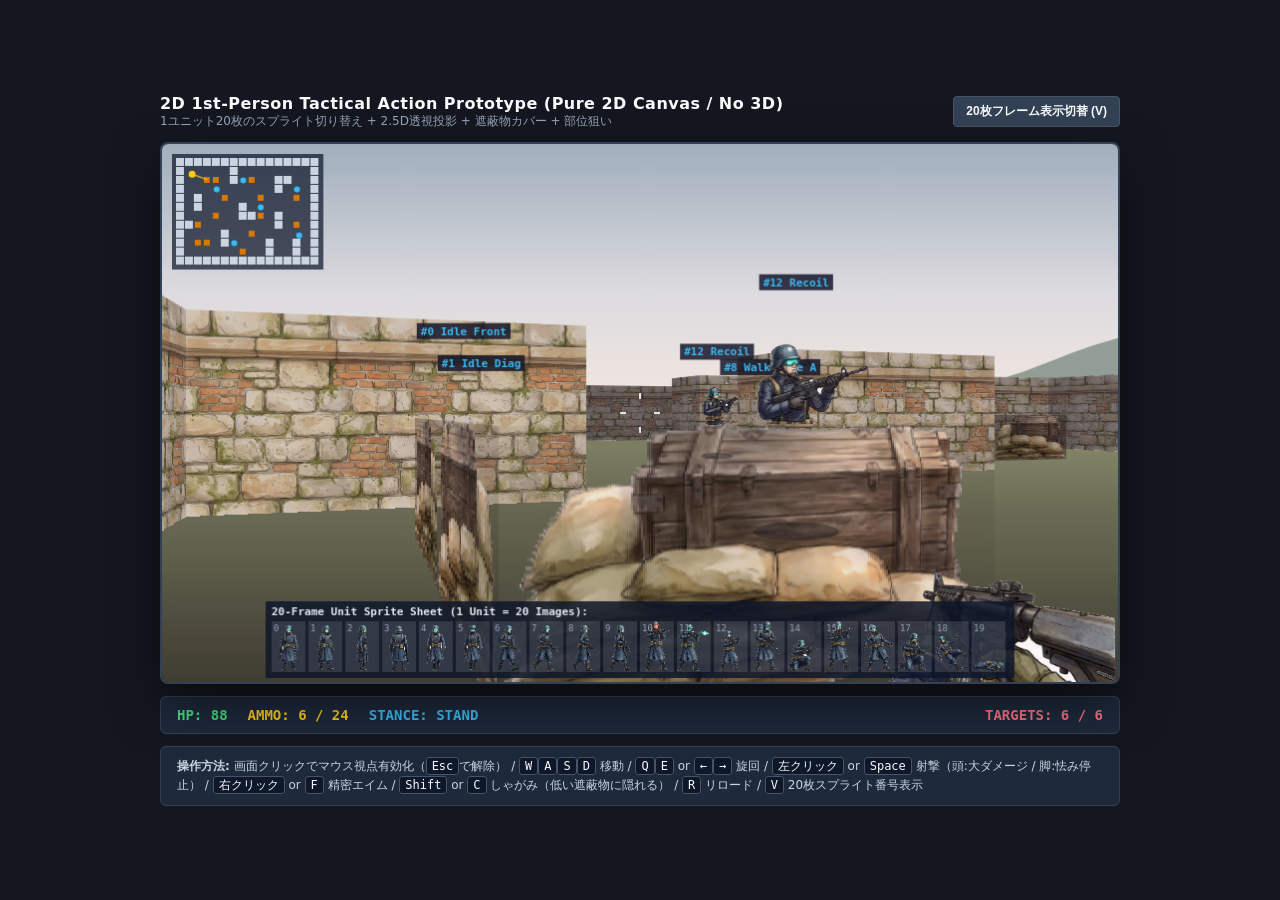
==== prototype/index.html @ b35e93e3 "Add 2D action project" ====
<!DOCTYPE html>
<html lang="ja">
<head>
  <meta charset="UTF-8" />
  <meta name="viewport" content="width=device-width, initial-scale=1.0" />
  <title>2D 1st-Person Tactical Action Prototype (20-Frame Units)</title>
  <style>
    * { box-sizing: border-box; margin: 0; padding: 0; }
    body {
      background: #14171f;
      color: #e2e8f0;
      font-family: 'Segoe UI', system-ui, -apple-system, sans-serif;
      display: flex;
      flex-direction: column;
      align-items: center;
      justify-content: center;
      min-height: 100vh;
      padding: 16px;
      gap: 12px;
    }
    header {
      width: 960px;
      max-width: 100%;
      display: flex;
      justify-content: space-between;
      align-items: center;
      gap: 12px;
    }
    h1 {
      font-size: 16px;
      font-weight: 700;
      letter-spacing: 0.03em;
      color: #f8fafc;
    }
    .subtitle {
      font-size: 12px;
      color: #94a3b8;
    }
    .stage-wrap {
      position: relative;
      width: 960px;
      max-width: 100%;
      border: 2px solid #334155;
      border-radius: 8px;
      overflow: hidden;
      box-shadow: 0 20px 50px rgba(0, 0, 0, 0.5);
      background: #000;
    }
    canvas {
      display: block;
      width: 100%;
      height: auto;
      cursor: crosshair;
    }
    .hud-bar {
      width: 960px;
      max-width: 100%;
      display: flex;
      justify-content: space-between;
      align-items: center;
      background: #1e293b;
      border: 1px solid #334155;
      border-radius: 6px;
      padding: 10px 16px;
      font-family: monospace;
      font-size: 14px;
      font-weight: 700;
    }
    .hud-group { display: flex; gap: 20px; align-items: center; }
    #hud-hp { color: #4ade80; }
    #hud-ammo { color: #facc15; }
    #hud-stance { color: #38bdf8; }
    #hud-enemies { color: #fb7185; }
    button {
      background: #334155;
      color: #f8fafc;
      border: 1px solid #475569;
      border-radius: 4px;
      padding: 6px 12px;
      font-size: 12px;
      font-weight: 600;
      cursor: pointer;
    }
    button:hover { background: #475569; }
    .controls {
      width: 960px;
      max-width: 100%;
      background: #1e293b;
      border: 1px solid #334155;
      border-radius: 6px;
      padding: 10px 16px;
      font-size: 12px;
      color: #cbd5e1;
      line-height: 1.6;
    }
    .controls kbd {
      background: #0f172a;
      border: 1px solid #475569;
      border-radius: 3px;
      padding: 1px 5px;
      font-family: monospace;
      color: #f8fafc;
    }
    #status-banner {
      position: absolute;
      inset: 0;
      background: rgba(15, 23, 42, 0.78);
      display: flex;
      flex-direction: column;
      align-items: center;
      justify-content: center;
      gap: 16px;
      font-size: 28px;
      font-weight: 800;
      color: #facc15;
    }
    #status-banner.hidden { display: none; }
    #restart-btn {
      font-size: 15px;
      padding: 10px 24px;
      background: #e11d48;
      border-color: #fb7185;
    }
    #restart-btn:hover { background: #be123c; }
  </style>
</head>
<body>
  <header>
    <div>
      <h1>2D 1st-Person Tactical Action Prototype (Pure 2D Canvas / No 3D)</h1>
      <div class="subtitle">1ユニット20枚のスプライト切り替え + 2.5D透視投影 + 遮蔽物カバー + 部位狙い</div>
    </div>
    <button id="debug-btn">20枚フレーム表示切替 (V)</button>
  </header>

  <div class="stage-wrap">
    <canvas id="gameCanvas" width="960" height="540"></canvas>
    <div id="status-banner" class="hidden">
      <span>ALL UNITS CLEARED!</span>
      <button id="restart-btn">Restart</button>
    </div>
  </div>

  <div class="hud-bar">
    <div class="hud-group">
      <span id="hud-hp">HP: 100</span>
      <span id="hud-ammo">AMMO: 6 / 24</span>
      <span id="hud-stance">STANCE: STAND</span>
    </div>
    <span id="hud-enemies">TARGETS: 6 / 6</span>
  </div>

  <div class="controls">
    <strong>操作方法:</strong>
    画面クリックでマウス視点有効化（<kbd>Esc</kbd>で解除） /
    <kbd>W</kbd><kbd>A</kbd><kbd>S</kbd><kbd>D</kbd> 移動 /
    <kbd>Q</kbd><kbd>E</kbd> or <kbd>←</kbd><kbd>→</kbd> 旋回 /
    <kbd>左クリック</kbd> or <kbd>Space</kbd> 射撃（頭:大ダメージ / 脚:怯み停止） /
    <kbd>右クリック</kbd> or <kbd>F</kbd> 精密エイム /
    <kbd>Shift</kbd> or <kbd>C</kbd> しゃがみ（低い遮蔽物に隠れる） /
    <kbd>R</kbd> リロード /
    <kbd>V</kbd> 20枚スプライト番号表示
  </div>

  <script type="module" src="./src/main.js"></script>
</body>
</html>
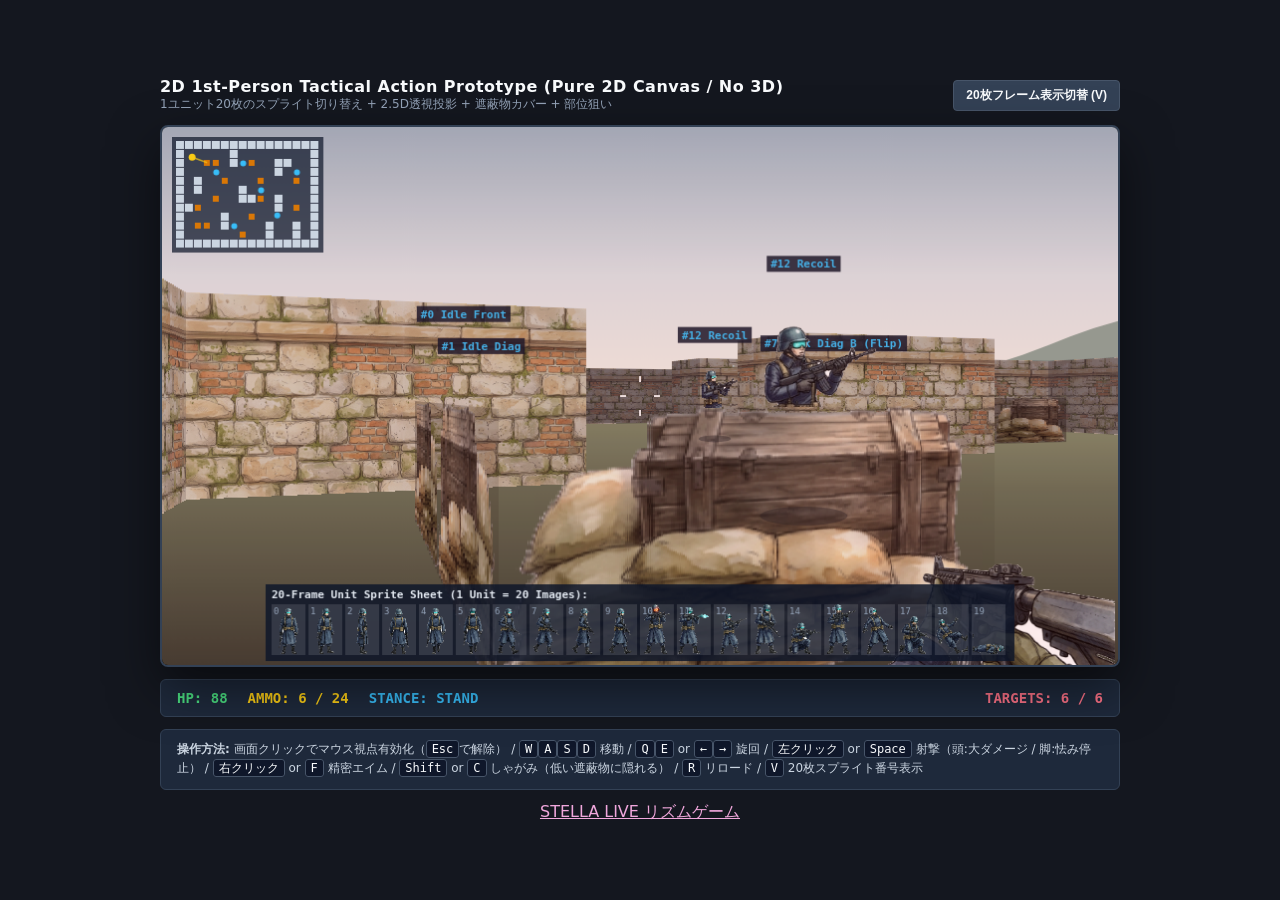
==== commit 74765d29: "Add STELLA LIVE idol rhythm game" ====
--- a/prototype/index.html
+++ b/prototype/index.html
@@ -162,6 +162,7 @@
     <kbd>V</kbd> 20枚スプライト番号表示
   </div>
 
+  <p><a href="./live/" style="color: #f0a7dc;">STELLA LIVE リズムゲーム</a></p>
   <script type="module" src="./src/main.js"></script>
 </body>
 </html>
